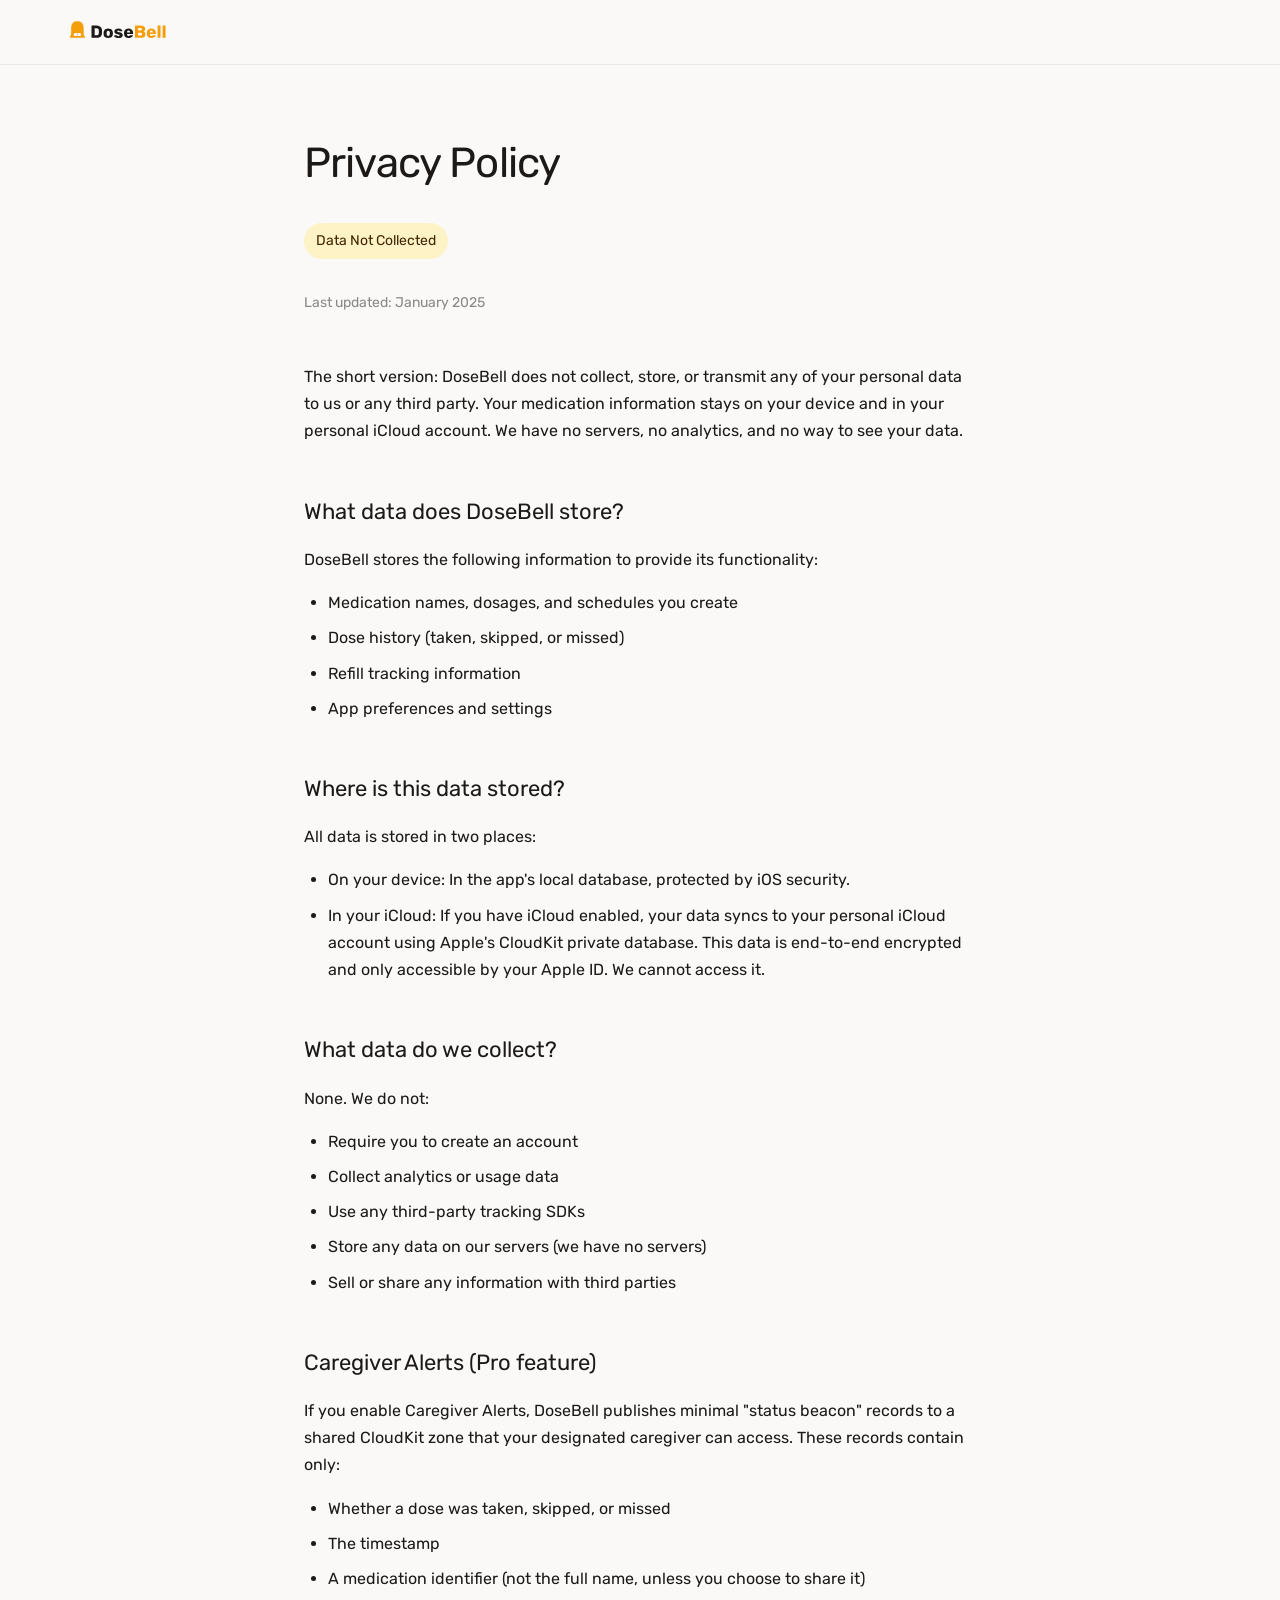
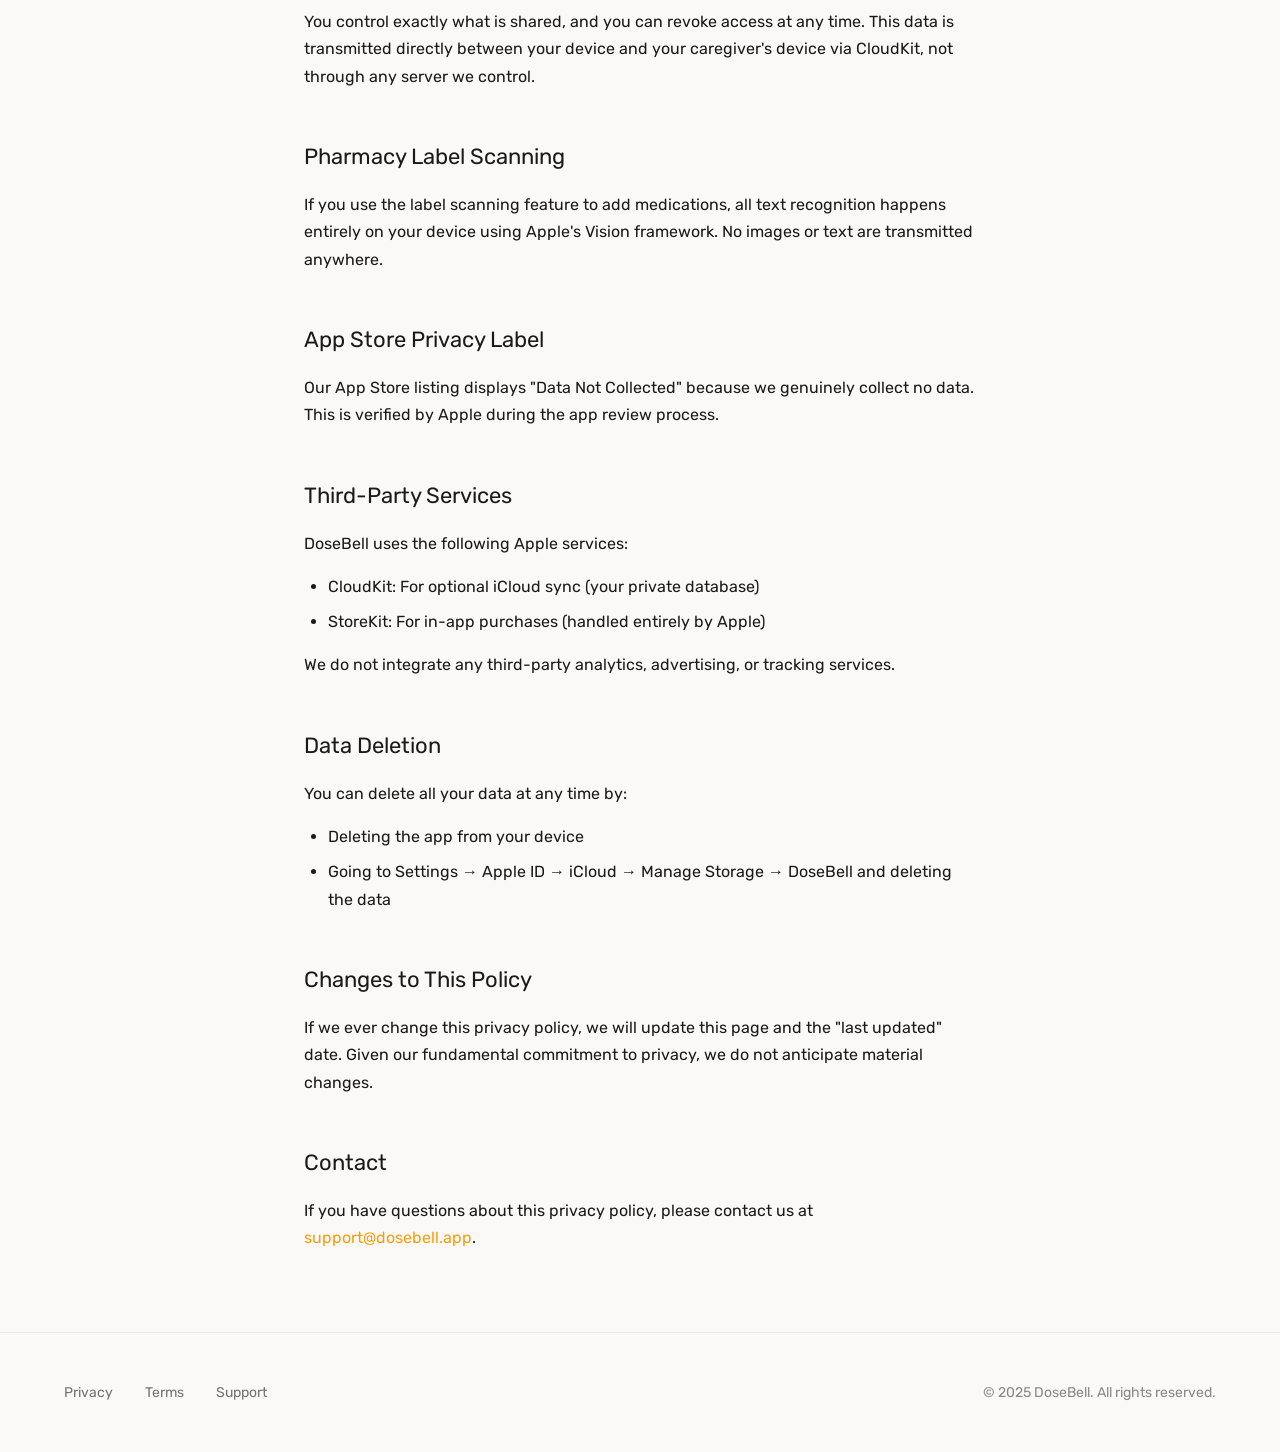
==== privacy/index.html @ 6c27deab "Add DoseBell marketing website" ====
<!DOCTYPE html>
<html lang="en">
<head>
    <meta charset="UTF-8">
    <meta name="viewport" content="width=device-width, initial-scale=1.0">
    <title>Privacy Policy - DoseBell</title>
    <meta name="description" content="DoseBell privacy policy. Your medication data stays on your device and in your private iCloud. We collect nothing.">
    <meta name="robots" content="index, follow">
    <link rel="canonical" href="https://dosebell.app/privacy/">

    <!-- Open Graph -->
    <meta property="og:title" content="Privacy Policy - DoseBell">
    <meta property="og:description" content="Your medication data stays on your device and in your private iCloud. We collect nothing.">
    <meta property="og:type" content="website">
    <meta property="og:url" content="https://dosebell.app/privacy/">

    <!-- Favicons -->
    <link rel="icon" type="image/x-icon" href="/images/favicon.ico">
    <link rel="icon" type="image/png" sizes="32x32" href="/images/favicon-32.png">
    <link rel="icon" type="image/png" sizes="16x16" href="/images/favicon-16.png">
    <link rel="apple-touch-icon" sizes="180x180" href="/images/apple-touch-icon.png">
    <meta name="theme-color" content="#F59E0B">

    <style>
        /* Rubik Variable Font */
        @font-face {
            font-family: 'Rubik';
            src: url('/fonts/Rubik-VariableFont_wght.woff2') format('woff2');
            font-weight: 300 900;
            font-style: normal;
            font-display: swap;
        }

        :root {
            --amber: #F59E0B;
            --amber-light: #FEF3C7;
            --amber-900: #412402;
            --ink: #1C1917;
            --paper: #FAF9F7;
            --paper-dark: #F5F4F2;
            --font-family: 'Rubik', -apple-system, BlinkMacSystemFont, 'Segoe UI', sans-serif;
            --space-sm: 8px;
            --space-md: 16px;
            --space-lg: 24px;
            --space-xl: 32px;
            --space-2xl: 48px;
            --space-3xl: 64px;
            --radius-md: 12px;
        }

        *, *::before, *::after {
            box-sizing: border-box;
            margin: 0;
            padding: 0;
        }

        html {
            scroll-behavior: smooth;
        }

        body {
            font-family: var(--font-family);
            font-weight: 400;
            font-size: 16px;
            line-height: 1.7;
            color: var(--ink);
            background-color: var(--paper);
            -webkit-font-smoothing: antialiased;
        }

        a {
            color: var(--amber);
            text-decoration: none;
        }

        a:hover {
            text-decoration: underline;
        }

        .container {
            max-width: 720px;
            margin: 0 auto;
            padding: 0 var(--space-lg);
        }

        /* Navigation */
        nav {
            position: fixed;
            top: 0;
            left: 0;
            right: 0;
            z-index: 100;
            background: rgba(250, 249, 247, 0.9);
            backdrop-filter: blur(12px);
            border-bottom: 1px solid rgba(28, 25, 23, 0.08);
        }

        .nav-inner {
            display: flex;
            align-items: center;
            justify-content: space-between;
            height: 64px;
            max-width: 1200px;
            margin: 0 auto;
            padding: 0 var(--space-lg);
        }

        .logo {
            display: flex;
            align-items: center;
        }

        .logo img {
            height: 32px;
            width: auto;
        }

        /* Content */
        .content {
            padding: calc(64px + var(--space-3xl)) 0 var(--space-3xl);
        }

        h1 {
            font-size: clamp(32px, 5vw, 42px);
            font-weight: 700;
            margin-bottom: var(--space-lg);
            letter-spacing: -0.02em;
        }

        h2 {
            font-size: 22px;
            font-weight: 600;
            margin-top: var(--space-2xl);
            margin-bottom: var(--space-md);
        }

        p {
            margin-bottom: var(--space-md);
        }

        ul {
            margin-bottom: var(--space-md);
            padding-left: var(--space-lg);
        }

        li {
            margin-bottom: var(--space-sm);
        }

        .badge {
            display: inline-block;
            background: var(--amber-light);
            color: var(--amber-900);
            font-size: 14px;
            font-weight: 600;
            padding: 6px 12px;
            border-radius: 100px;
            margin-bottom: var(--space-xl);
        }

        .last-updated {
            color: var(--ink);
            opacity: 0.5;
            font-size: 14px;
            margin-bottom: var(--space-2xl);
        }

        /* Footer */
        footer {
            padding: var(--space-2xl) 0;
            border-top: 1px solid rgba(28, 25, 23, 0.08);
        }

        .footer-inner {
            display: flex;
            align-items: center;
            justify-content: space-between;
            flex-wrap: wrap;
            gap: var(--space-lg);
            max-width: 1200px;
            margin: 0 auto;
            padding: 0 var(--space-lg);
        }

        .footer-links {
            display: flex;
            gap: var(--space-xl);
        }

        .footer-links a {
            font-size: 14px;
            color: var(--ink);
            opacity: 0.6;
        }

        .footer-links a:hover {
            opacity: 1;
            text-decoration: none;
        }

        .footer-copyright {
            font-size: 14px;
            color: var(--ink);
            opacity: 0.5;
        }

        @media (max-width: 600px) {
            .footer-inner {
                flex-direction: column;
                text-align: center;
            }
        }
    </style>
</head>
<body>
    <nav>
        <div class="nav-inner">
            <a href="/" class="logo">
                <img src="/images/logo.svg" alt="DoseBell">
            </a>
        </div>
    </nav>

    <main class="content">
        <div class="container">
            <h1>Privacy Policy</h1>
            <span class="badge">Data Not Collected</span>
            <p class="last-updated">Last updated: January 2025</p>

            <p><strong>The short version:</strong> DoseBell does not collect, store, or transmit any of your personal data to us or any third party. Your medication information stays on your device and in your personal iCloud account. We have no servers, no analytics, and no way to see your data.</p>

            <h2>What data does DoseBell store?</h2>
            <p>DoseBell stores the following information to provide its functionality:</p>
            <ul>
                <li>Medication names, dosages, and schedules you create</li>
                <li>Dose history (taken, skipped, or missed)</li>
                <li>Refill tracking information</li>
                <li>App preferences and settings</li>
            </ul>

            <h2>Where is this data stored?</h2>
            <p>All data is stored in two places:</p>
            <ul>
                <li><strong>On your device:</strong> In the app's local database, protected by iOS security.</li>
                <li><strong>In your iCloud:</strong> If you have iCloud enabled, your data syncs to your personal iCloud account using Apple's CloudKit private database. This data is end-to-end encrypted and only accessible by your Apple ID. We cannot access it.</li>
            </ul>

            <h2>What data do we collect?</h2>
            <p><strong>None.</strong> We do not:</p>
            <ul>
                <li>Require you to create an account</li>
                <li>Collect analytics or usage data</li>
                <li>Use any third-party tracking SDKs</li>
                <li>Store any data on our servers (we have no servers)</li>
                <li>Sell or share any information with third parties</li>
            </ul>

            <h2>Caregiver Alerts (Pro feature)</h2>
            <p>If you enable Caregiver Alerts, DoseBell publishes minimal "status beacon" records to a shared CloudKit zone that your designated caregiver can access. These records contain only:</p>
            <ul>
                <li>Whether a dose was taken, skipped, or missed</li>
                <li>The timestamp</li>
                <li>A medication identifier (not the full name, unless you choose to share it)</li>
            </ul>
            <p>You control exactly what is shared, and you can revoke access at any time. This data is transmitted directly between your device and your caregiver's device via CloudKit, not through any server we control.</p>

            <h2>Pharmacy Label Scanning</h2>
            <p>If you use the label scanning feature to add medications, all text recognition happens entirely on your device using Apple's Vision framework. No images or text are transmitted anywhere.</p>

            <h2>App Store Privacy Label</h2>
            <p>Our App Store listing displays <strong>"Data Not Collected"</strong> because we genuinely collect no data. This is verified by Apple during the app review process.</p>

            <h2>Third-Party Services</h2>
            <p>DoseBell uses the following Apple services:</p>
            <ul>
                <li><strong>CloudKit:</strong> For optional iCloud sync (your private database)</li>
                <li><strong>StoreKit:</strong> For in-app purchases (handled entirely by Apple)</li>
            </ul>
            <p>We do not integrate any third-party analytics, advertising, or tracking services.</p>

            <h2>Data Deletion</h2>
            <p>You can delete all your data at any time by:</p>
            <ul>
                <li>Deleting the app from your device</li>
                <li>Going to Settings → Apple ID → iCloud → Manage Storage → DoseBell and deleting the data</li>
            </ul>

            <h2>Changes to This Policy</h2>
            <p>If we ever change this privacy policy, we will update this page and the "last updated" date. Given our fundamental commitment to privacy, we do not anticipate material changes.</p>

            <h2>Contact</h2>
            <p>If you have questions about this privacy policy, please contact us at <a href="mailto:support@dosebell.app">support@dosebell.app</a>.</p>
        </div>
    </main>

    <footer>
        <div class="footer-inner">
            <div class="footer-links">
                <a href="/privacy/">Privacy</a>
                <a href="/terms/">Terms</a>
                <a href="/support/">Support</a>
            </div>
            <div class="footer-copyright">
                © 2025 DoseBell. All rights reserved.
            </div>
        </div>
    </footer>
</body>
</html>
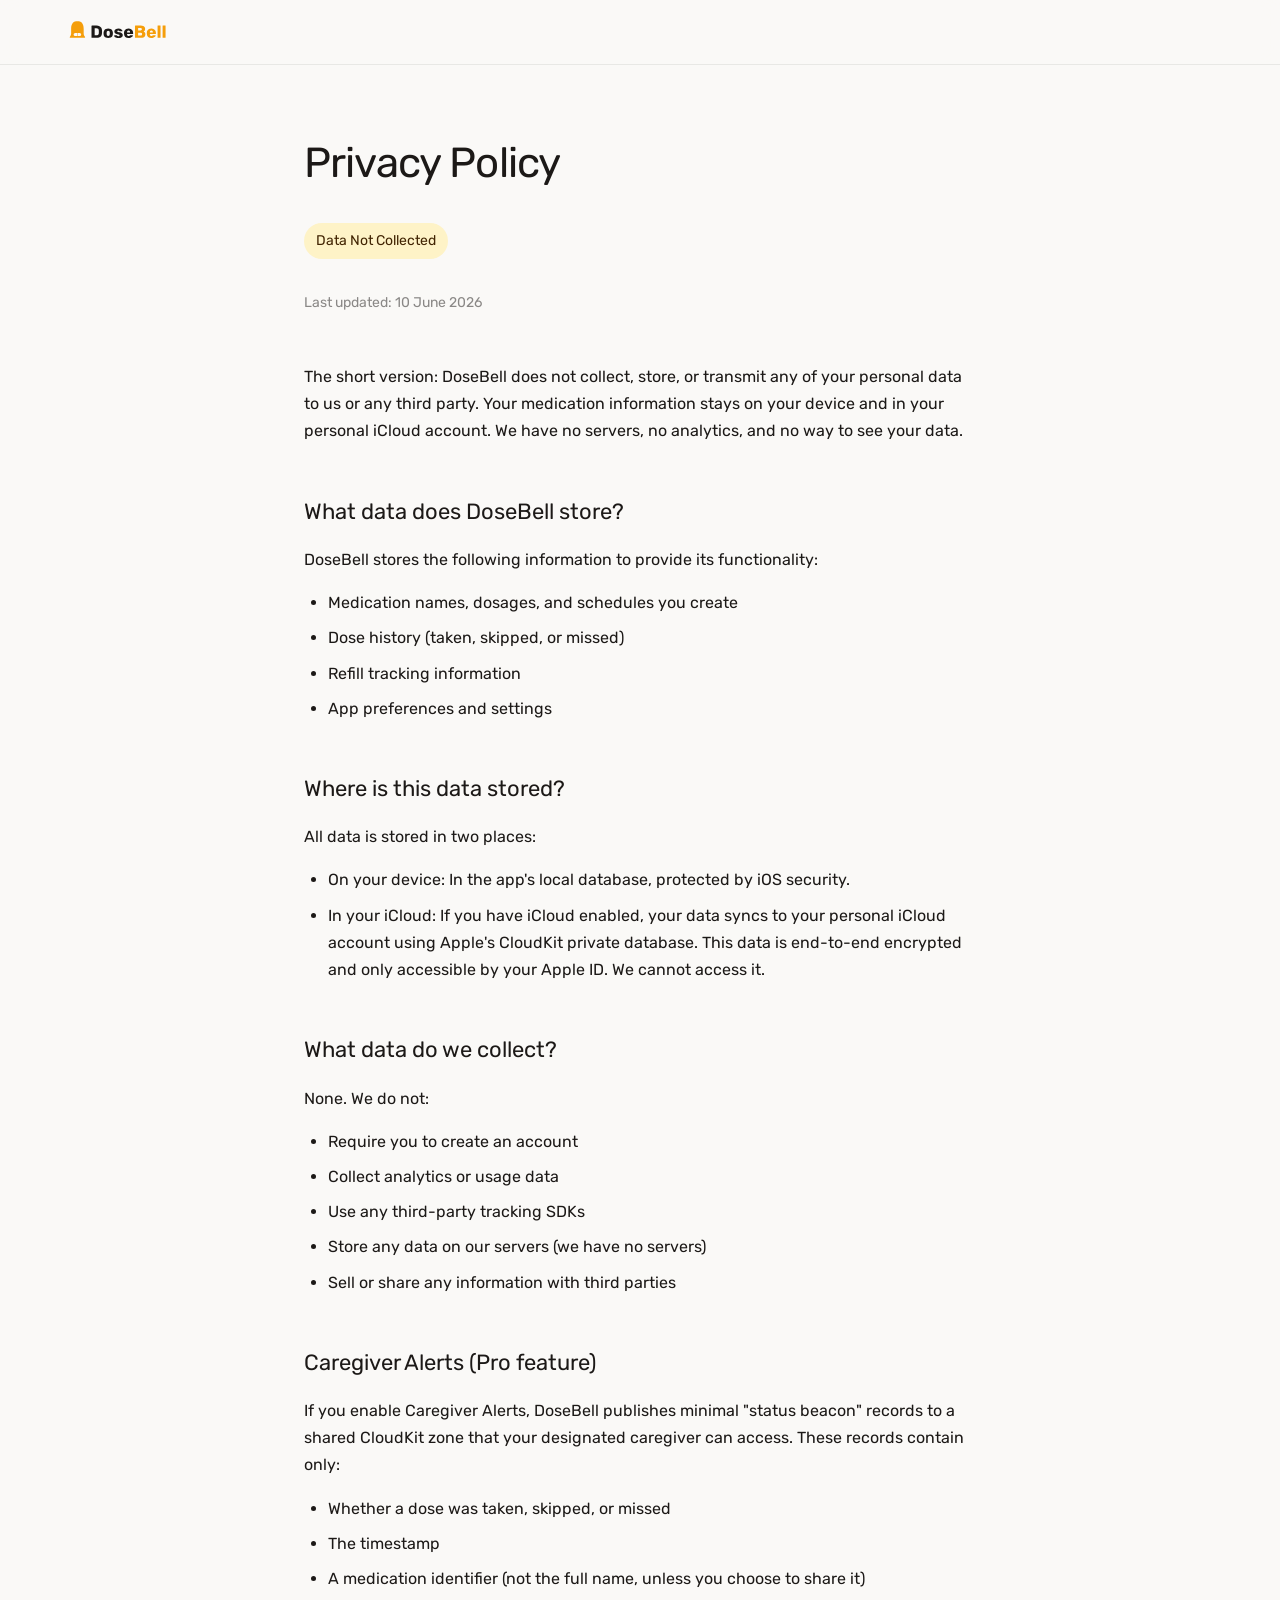
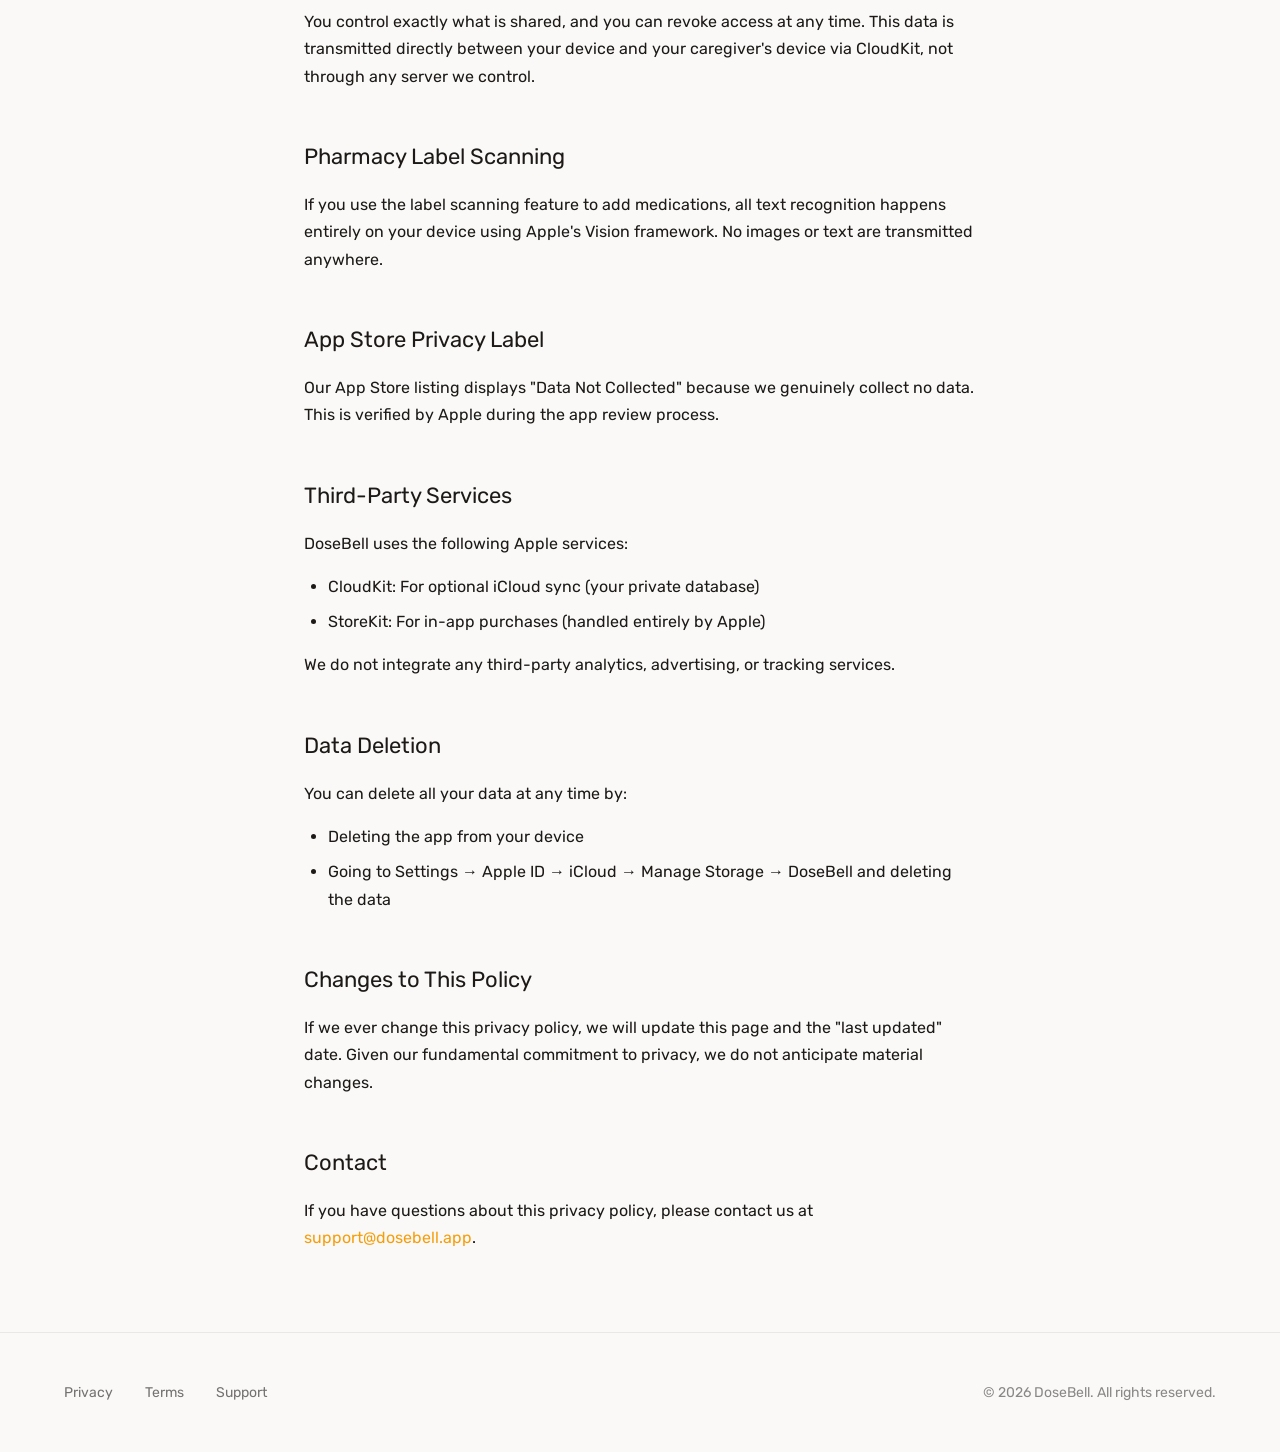
==== commit a41decb6: "Update dates to 10 June 2026" ====
--- a/privacy/index.html
+++ b/privacy/index.html
@@ -225,7 +225,7 @@
         <div class="container">
             <h1>Privacy Policy</h1>
             <span class="badge">Data Not Collected</span>
-            <p class="last-updated">Last updated: January 2025</p>
+            <p class="last-updated">Last updated: 10 June 2026</p>
 
             <p><strong>The short version:</strong> DoseBell does not collect, store, or transmit any of your personal data to us or any third party. Your medication information stays on your device and in your personal iCloud account. We have no servers, no analytics, and no way to see your data.</p>
 
@@ -301,7 +301,7 @@
                 <a href="/support/">Support</a>
             </div>
             <div class="footer-copyright">
-                © 2025 DoseBell. All rights reserved.
+                © 2026 DoseBell. All rights reserved.
             </div>
         </div>
     </footer>
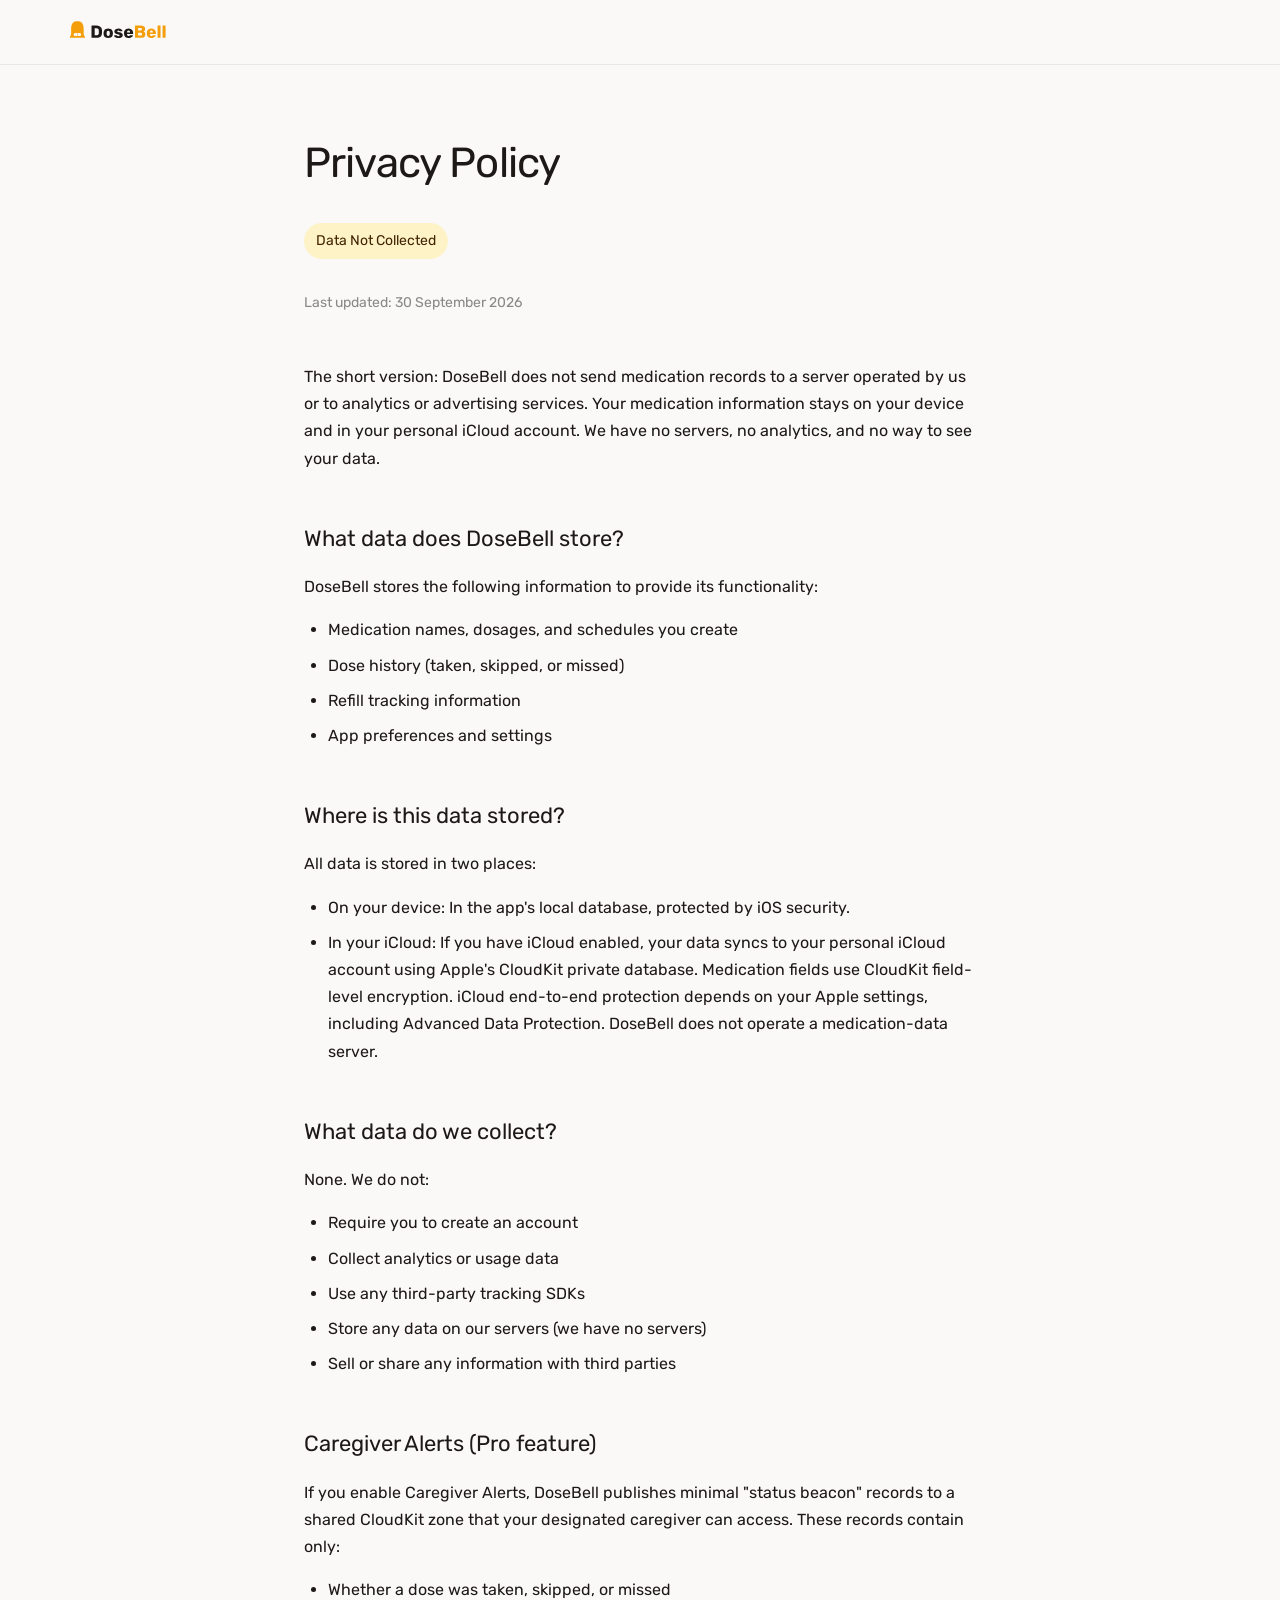
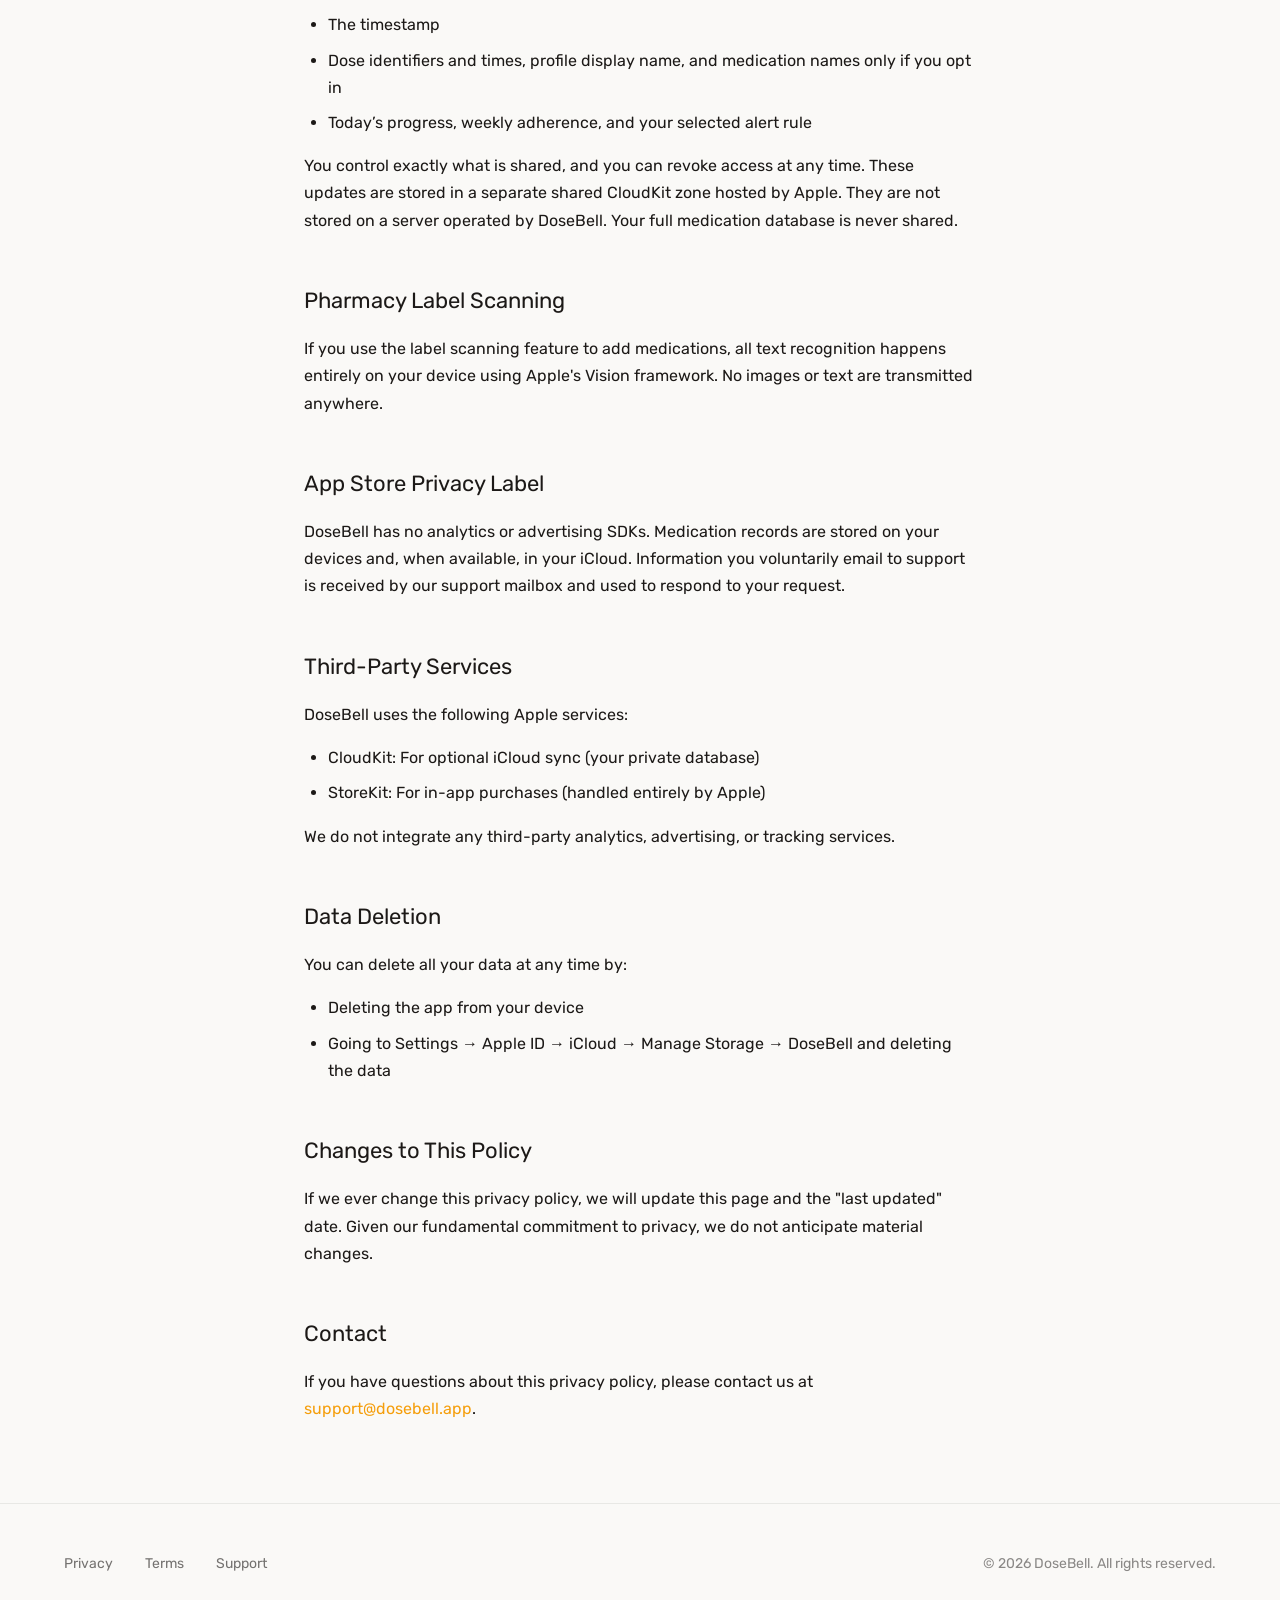
==== commit bc8ed3b5: "Redesign DoseBell marketing site" ====
--- a/privacy/index.html
+++ b/privacy/index.html
@@ -225,9 +225,9 @@
         <div class="container">
             <h1>Privacy Policy</h1>
             <span class="badge">Data Not Collected</span>
-            <p class="last-updated">Last updated: 10 June 2026</p>
-
-            <p><strong>The short version:</strong> DoseBell does not collect, store, or transmit any of your personal data to us or any third party. Your medication information stays on your device and in your personal iCloud account. We have no servers, no analytics, and no way to see your data.</p>
+            <p class="last-updated">Last updated: 30 September 2026</p>
+
+            <p><strong>The short version:</strong> DoseBell does not send medication records to a server operated by us or to analytics or advertising services. Your medication information stays on your device and in your personal iCloud account. We have no servers, no analytics, and no way to see your data.</p>
 
             <h2>What data does DoseBell store?</h2>
             <p>DoseBell stores the following information to provide its functionality:</p>
@@ -242,7 +242,7 @@
             <p>All data is stored in two places:</p>
             <ul>
                 <li><strong>On your device:</strong> In the app's local database, protected by iOS security.</li>
-                <li><strong>In your iCloud:</strong> If you have iCloud enabled, your data syncs to your personal iCloud account using Apple's CloudKit private database. This data is end-to-end encrypted and only accessible by your Apple ID. We cannot access it.</li>
+                <li><strong>In your iCloud:</strong> If you have iCloud enabled, your data syncs to your personal iCloud account using Apple's CloudKit private database. Medication fields use CloudKit field-level encryption. iCloud end-to-end protection depends on your Apple settings, including Advanced Data Protection. DoseBell does not operate a medication-data server.</li>
             </ul>
 
             <h2>What data do we collect?</h2>
@@ -260,15 +260,16 @@
             <ul>
                 <li>Whether a dose was taken, skipped, or missed</li>
                 <li>The timestamp</li>
-                <li>A medication identifier (not the full name, unless you choose to share it)</li>
-            </ul>
-            <p>You control exactly what is shared, and you can revoke access at any time. This data is transmitted directly between your device and your caregiver's device via CloudKit, not through any server we control.</p>
+                <li>Dose identifiers and times, profile display name, and medication names only if you opt in</li>
+                <li>Today’s progress, weekly adherence, and your selected alert rule</li>
+            </ul>
+            <p>You control exactly what is shared, and you can revoke access at any time. These updates are stored in a separate shared CloudKit zone hosted by Apple. They are not stored on a server operated by DoseBell. Your full medication database is never shared.</p>
 
             <h2>Pharmacy Label Scanning</h2>
             <p>If you use the label scanning feature to add medications, all text recognition happens entirely on your device using Apple's Vision framework. No images or text are transmitted anywhere.</p>
 
             <h2>App Store Privacy Label</h2>
-            <p>Our App Store listing displays <strong>"Data Not Collected"</strong> because we genuinely collect no data. This is verified by Apple during the app review process.</p>
+            <p>DoseBell has no analytics or advertising SDKs. Medication records are stored on your devices and, when available, in your iCloud. Information you voluntarily email to support is received by our support mailbox and used to respond to your request.</p>
 
             <h2>Third-Party Services</h2>
             <p>DoseBell uses the following Apple services:</p>
